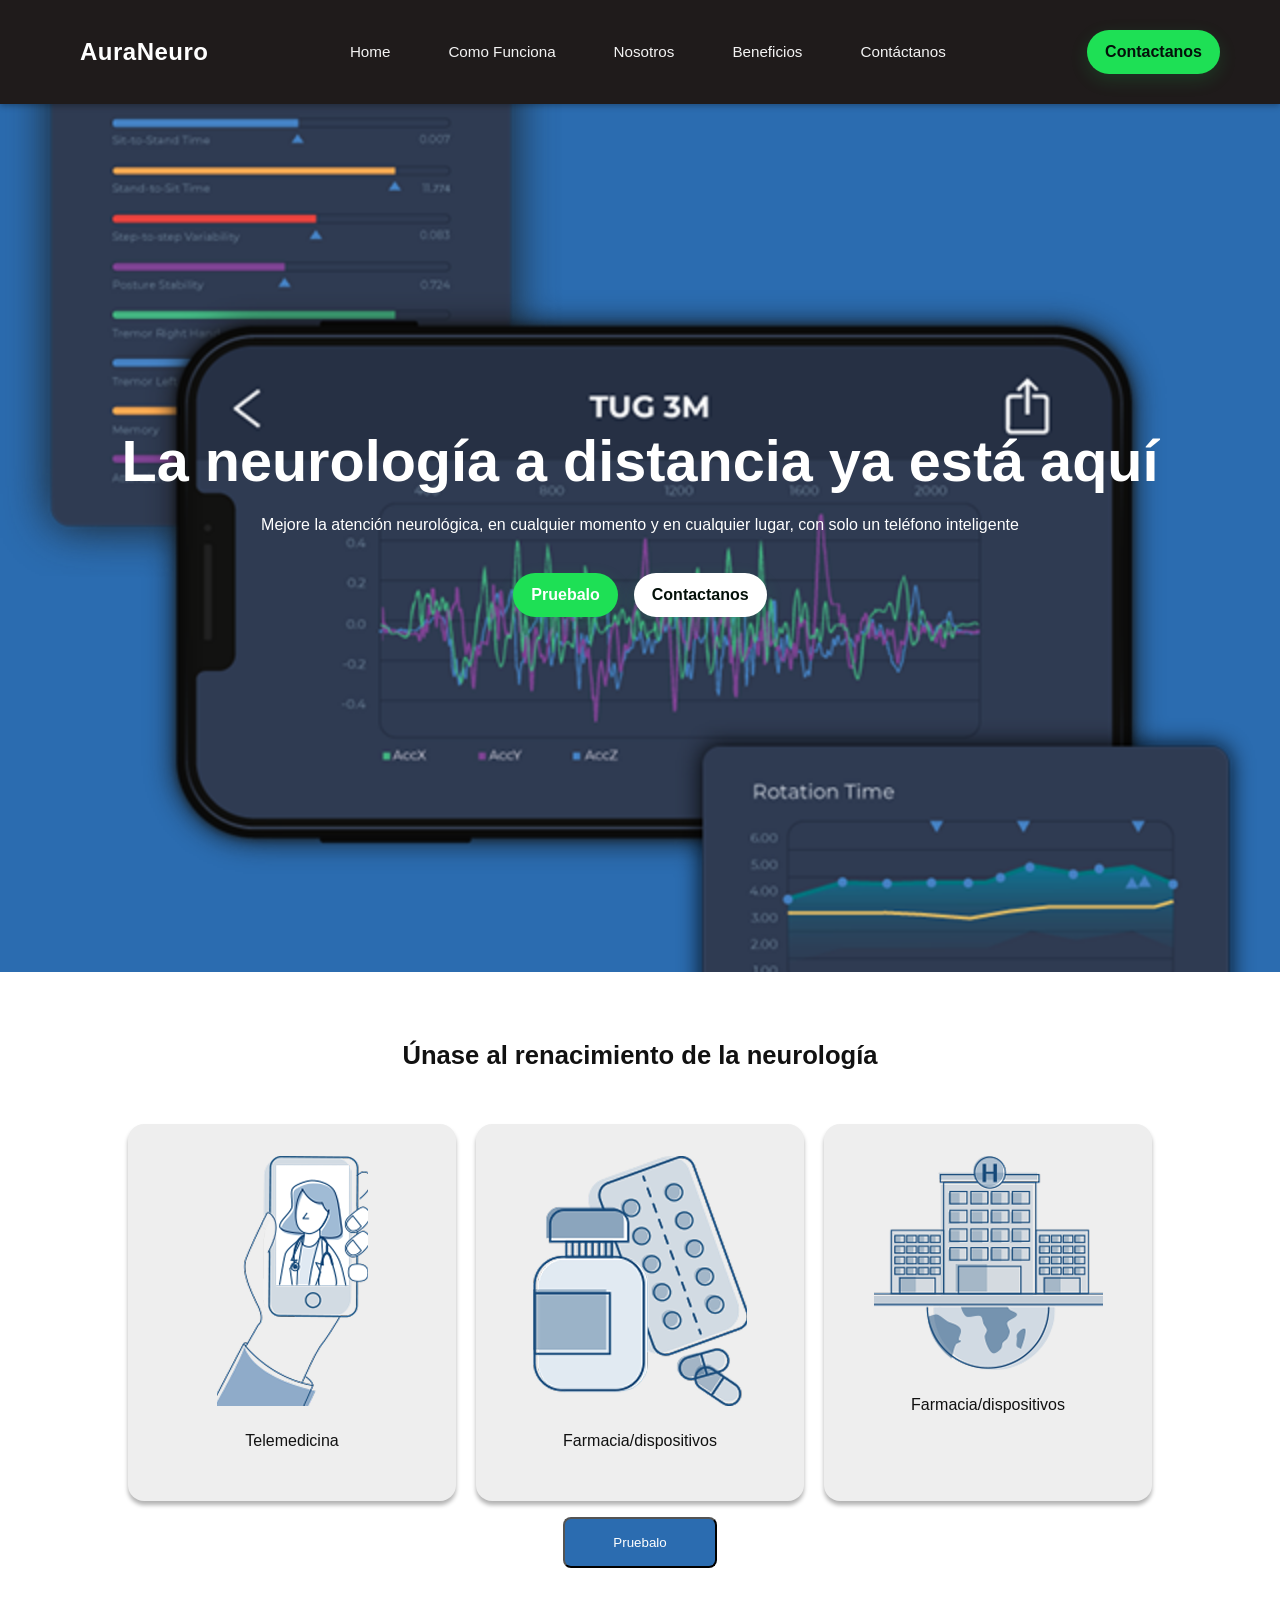
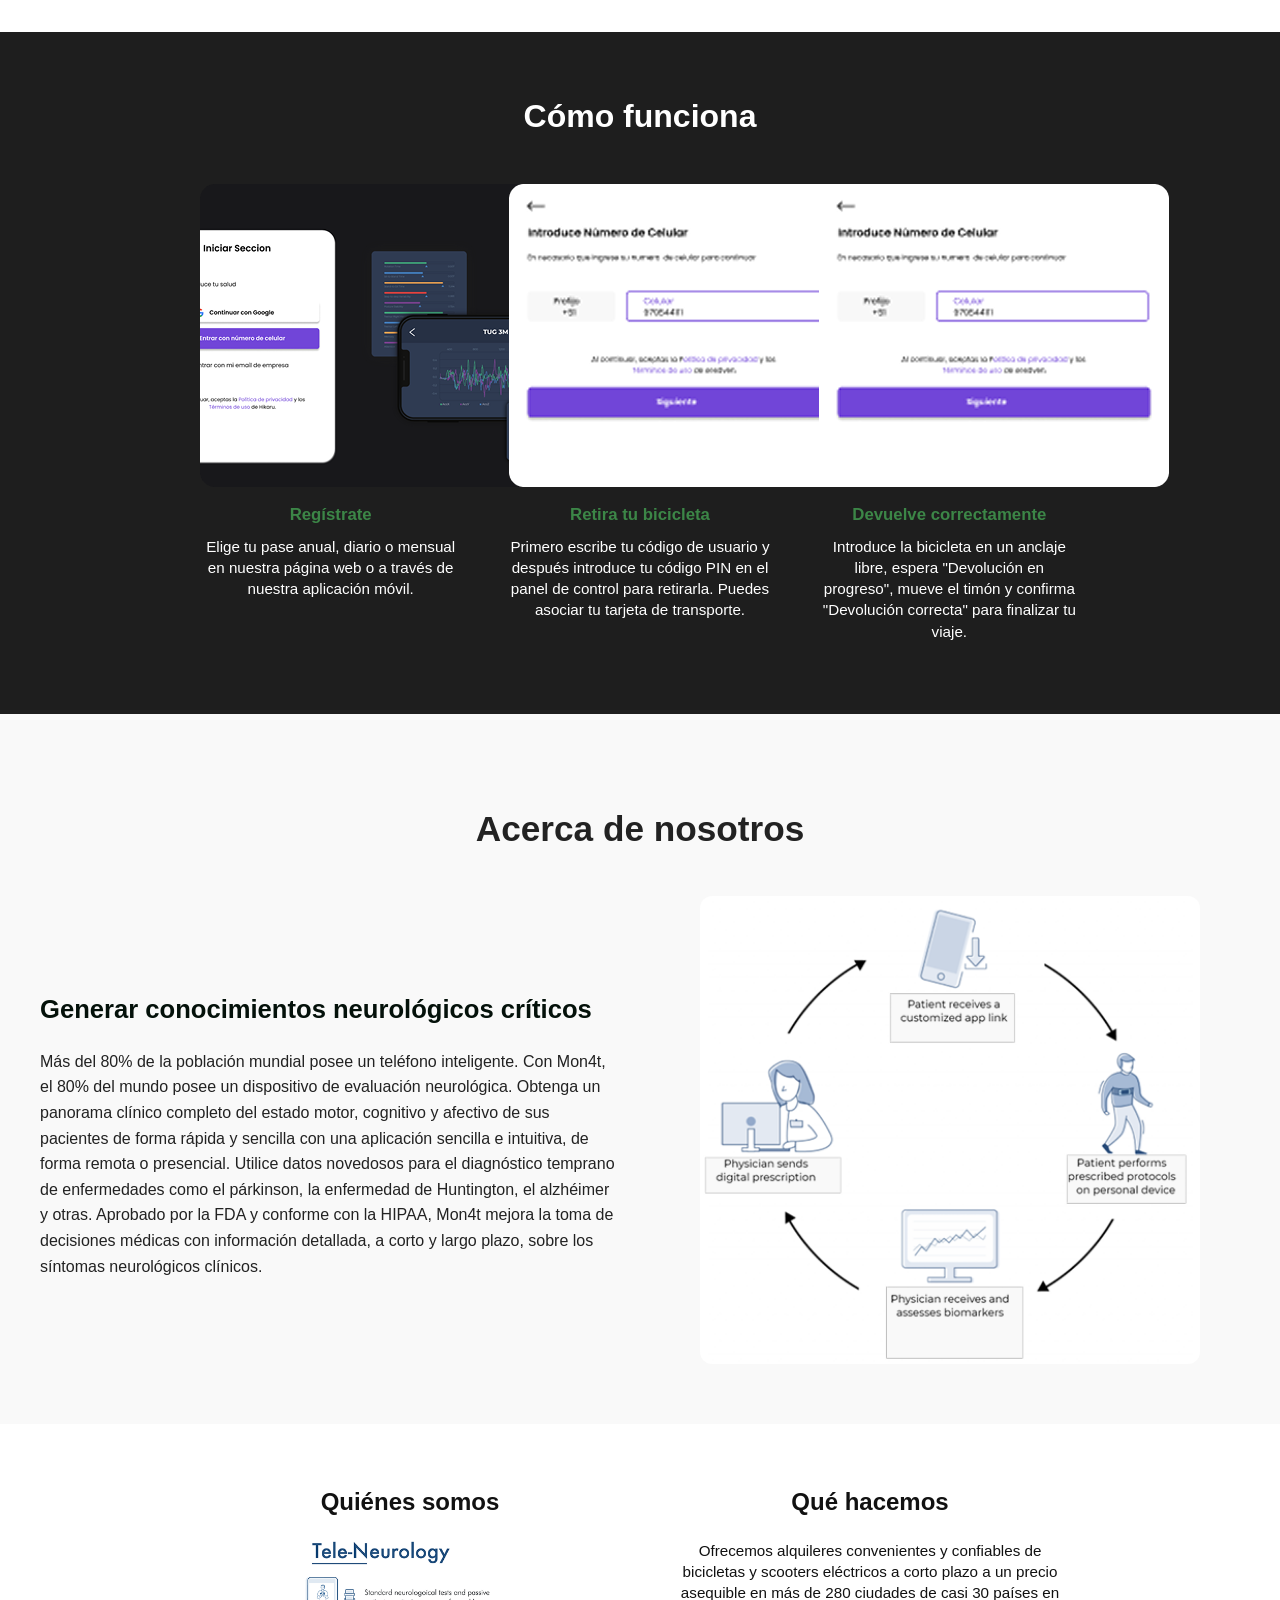
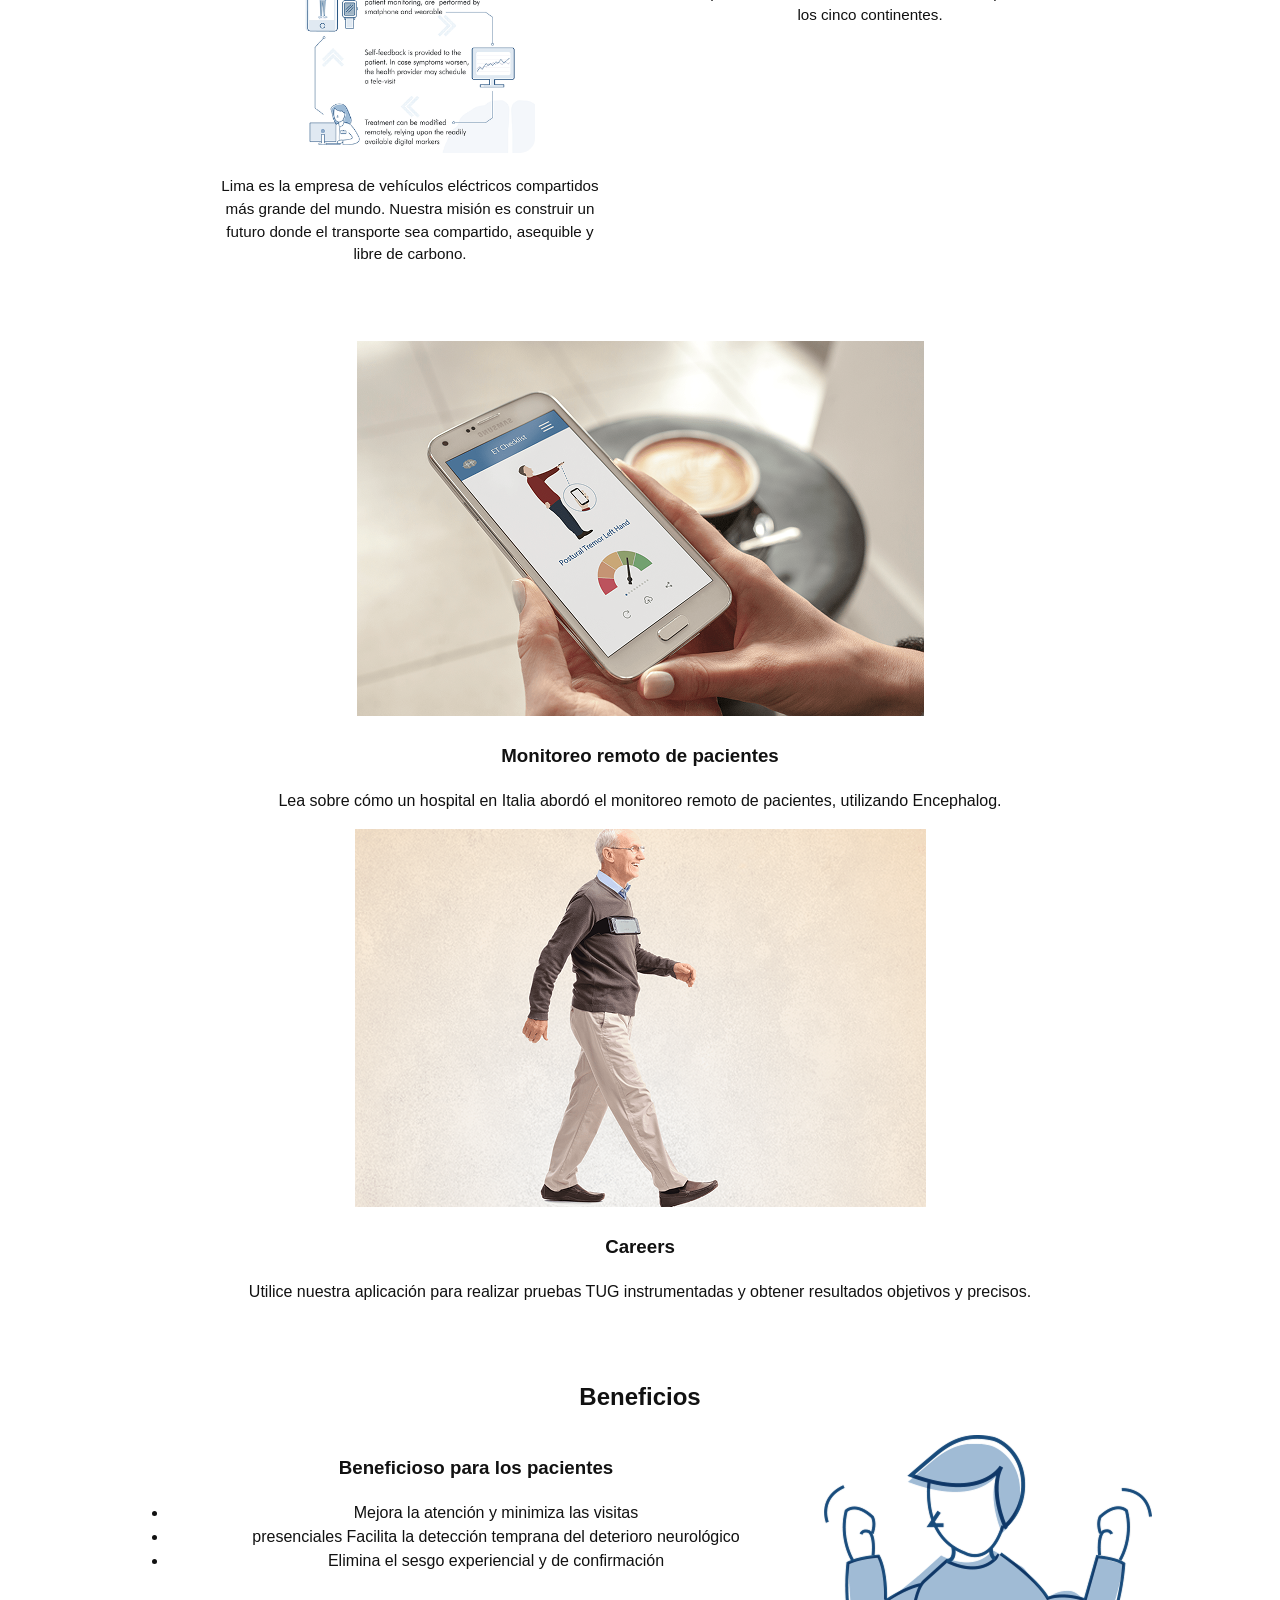
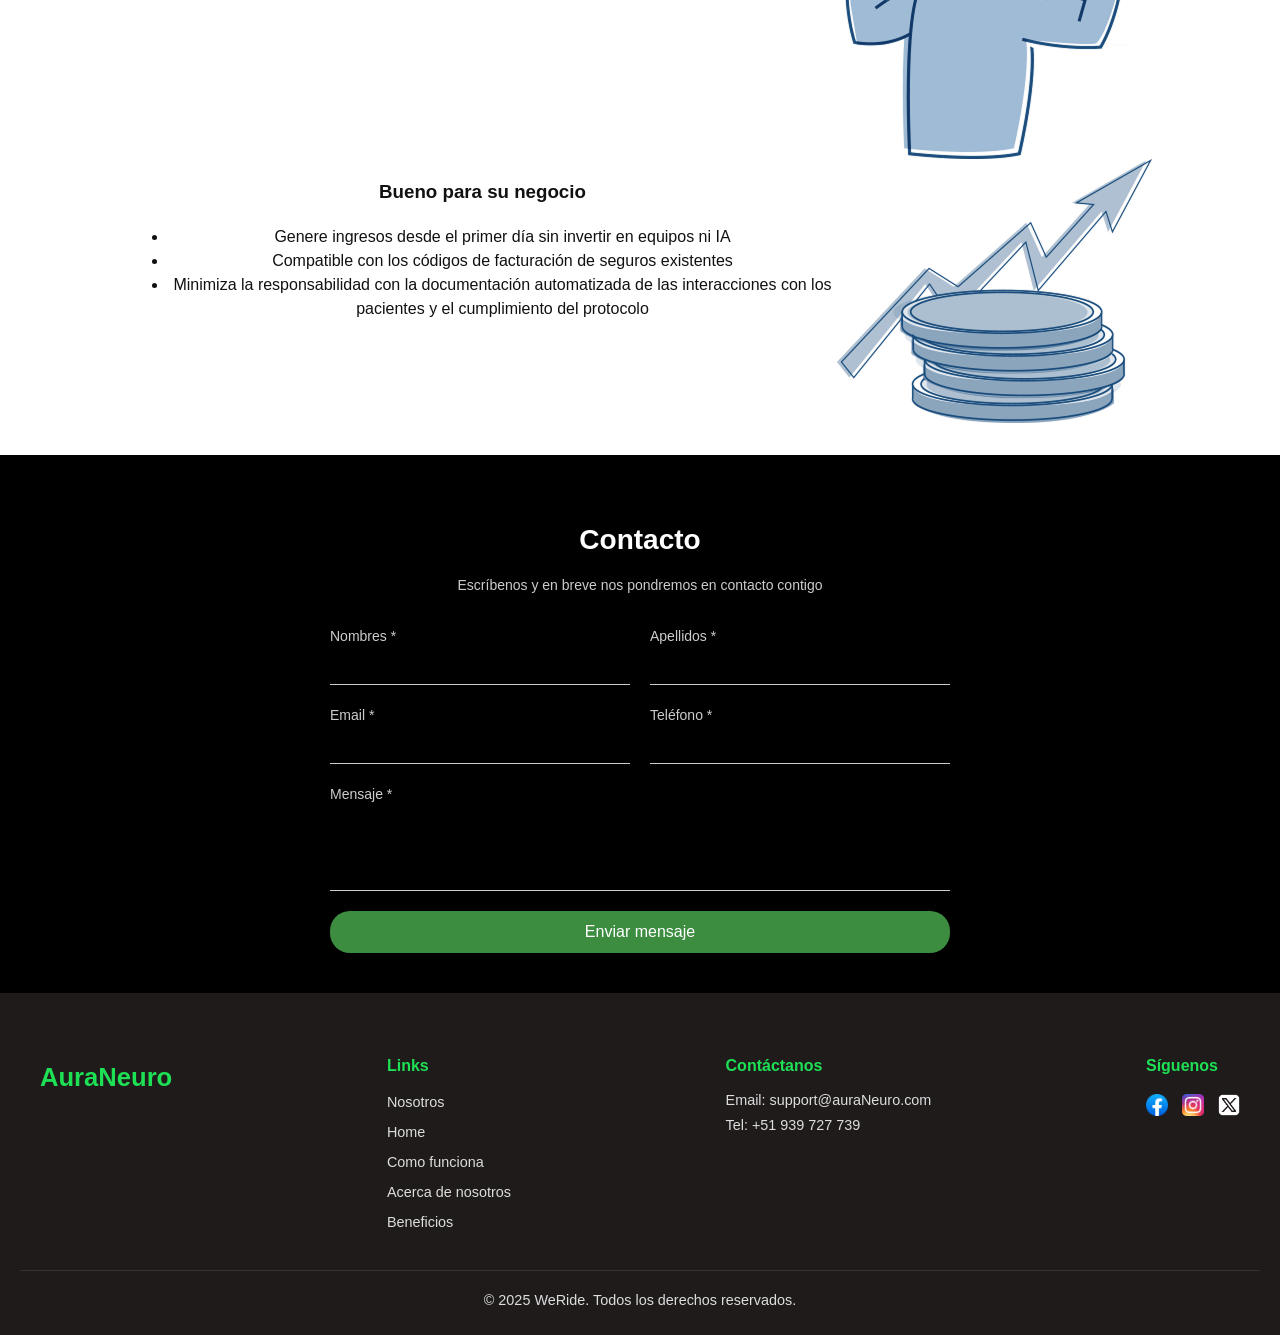
==== Index.html @ 0aa4ddd3 "feat: add Sections, Navbar, hero, about and foter" ====
<!doctype html>
<html lang="es">
<head>
  <meta charset="utf-8">
  <meta name="viewport" content="width=device-width, initial-scale=1">
  <title>Proyecto - Página de Inicio</title>
  <meta name="description" content="Página de inicio plantilla creada por ChatGPT.">
  <!-- Google Font -->
  <link rel="preconnect" href="https://fonts.gstatic.com">
  <link href="https://fonts.googleapis.com/css2?family=Inter:wght@300;400;600;700;900&display=swap" rel="stylesheet">
  <link rel="stylesheet" href="./Styles.css"></link>
</head>
<body>
  <!-- navbar -->
    <header class="navbar">
      <div class="navbar-container">
        <div class="brand">
          <a href="#">AuraNeuro</a>
        </div>

          <!-- hamburguer -->
        <button class="menu-toggle" aria-label="Abrir menú">
          &#9776;
          <!-- hamburger -->
        </button>

        <nav class="nav-links" aria-label="main-navigation">
          <ul>
            <li><a href="#Home">Home</a></li>
            <li><a href="#ComoFunciona">Como Funciona</a></li>
            <li><a href="#Nosotros">Nosotros</a></li>
            <li><a href="#Beneficios">Beneficios</a></li>
            <li><a href="#Contactanos">Contáctanos</a></li>
          </ul>
        </nav>

        <a class="download-btn" href="#Contactanos">Contactanos</a>
      </div>
    </header>

    <main>
      <!-- HERO -->
  <section class="hero" id="Home">
    <img src="./imgs/Grafics.png" class="hero-video"/>

    <!-- Contenido encima del video -->
    <div class="hero-content">
      <h1>La neurología a distancia ya está aquí</h1>
      <p>Mejore la atención neurológica, en cualquier momento y en cualquier lugar, con solo un teléfono inteligente</p>
      <div class="hero-buttons">
        <a href="#" class="btn btn-primary">Pruebalo</a>
        <a href="#" class="btn btn-outline">Contactanos</a>
      </div>
    </div>
  </section>

      <!-- vehicles Section (cards)-->
      <section class="vehicles-section" id="vehicles">
        <h2 class="title">Únase al renacimiento de la neurología</h2>
        <div class="container-vehicles">
          <div>
            <img src="./imgs/Rectangle 4 (1).png"/>
            <p>Telemedicina</p>
          </div>
          <div>
            <img src="./imgs/Rectangle 5 (1).png"/>
            <p>Farmacia/dispositivos</p>
          </div>
          <div>
            <img src="./imgs/Rectangle 6 (1).png"/>
            <p>Farmacia/dispositivos</p>
          </div>
        </div>

        <button>Pruebalo</button>
      </section>

      <!-- How it works section -->
       <section class="steps" id="ComoFunciona">
        <div class="steps-container">
          <h2>Cómo funciona</h2>
          <div class="steps-grid">
            <article class="step">
              <img src="imgs/Rectangle 17.png" alt="Registrate">
              <h3>Regístrate</h3>
              <p>Elige tu pase anual, diario o mensual en nuestra página web o a través de nuestra aplicación móvil.</p>
            </article>

            <article class="step">
              <img src="imgs/Rectangle 18.png" alt="Ingrsar numero">
              <h3>Retira tu bicicleta</h3>
              <p>Primero escribe tu código de usuario y después introduce tu código PIN en el panel de control para retirarla. Puedes asociar tu tarjeta de transporte.</p>
            </article>

            <article class="step">
              <img src="imgs/Rectangle 18.png" alt="verificar otp">
              <h3>Devuelve correctamente</h3>
              <p>Introduce la bicicleta en un anclaje libre, espera "Devolución en progreso", mueve el timón y confirma "Devolución correcta" para finalizar tu viaje.</p>
            </article>
          </div>
        </div>
       </section>

       <!-- About Section-->
        <section class="about-section" id="Nosotros">
  <h2>Acerca de nosotros</h2>
  <div class="container-about">
    <div class="about-text">
      <h3>Generar conocimientos neurológicos críticos</h3>
      <p>
        Más del 80% de la población mundial posee un teléfono inteligente. 
        Con Mon4t, el 80% del mundo posee un dispositivo de evaluación neurológica. 
        Obtenga un panorama clínico completo del estado motor, cognitivo y afectivo de sus pacientes 
        de forma rápida y sencilla con una aplicación sencilla e intuitiva, de forma remota o presencial. 
        Utilice datos novedosos para el diagnóstico temprano de enfermedades como el párkinson, 
        la enfermedad de Huntington, el alzhéimer y otras. 
        Aprobado por la FDA y conforme con la HIPAA, Mon4t mejora la toma de decisiones médicas con información detallada, 
        a corto y largo plazo, sobre los síntomas neurológicos clínicos.
      </p>
    </div>
    <div class="about-image">
      <img src="./imgs/image 10 (2).png" alt="Imagen sobre Mon4t">
    </div>
  </div>
</section>

        <!-- Who we are section -->
      <section class="about" id="about">
        <div class="about-left">
          <h2>Quiénes somos</h2>
          <div class="who-we-are">
            <img src="imgs/image 4.png" alt="TeleNeuro">
            <p>
              Lima es la empresa de vehículos eléctricos compartidos más grande del mundo. 
              Nuestra misión es construir un futuro donde el transporte sea compartido, 
              asequible y libre de carbono.
            </p>
          </div>
        </div>
        <div class="about-right">
          <h2>Qué hacemos</h2>
          <p>
            Ofrecemos alquileres convenientes y confiables de bicicletas y scooters 
            eléctricos a corto plazo a un precio asequible en más de 280 ciudades 
            de casi 30 países en los cinco continentes.
          </p>
        </div>
        <div class="contain-about-div">
          <div>
            <img src="./imgs/image 5.png">
            <h3>Monitoreo remoto de pacientes</h3>
            <p>Lea sobre cómo un hospital en Italia abordó el monitoreo remoto de pacientes, utilizando Encephalog.</p>
          </div>
          <div>
            <img src="./imgs/image 6.png"/>
            <h3>Careers</h3>
            <p>Utilice nuestra aplicación para realizar pruebas TUG instrumentadas y obtener resultados objetivos y precisos.</p>
          </div>
        </div>
      </section>

      <!-- Beneficies Section-->
       <section id="Beneficios">
        <h2>Beneficios</h2>
        <div style="display: flex; width: 80%; margin: auto;">
          <div style="width: 70%;">
              <h3>Beneficioso para los pacientes </h3>
            <ul>
              <li>Mejora la atención y minimiza las visitas</li>
              <li>presenciales Facilita la detección temprana del deterioro neurológico </li>
              <li>Elimina el sesgo experiencial y de confirmación</li>
            </ul>
          </div>
          <img src="./imgs/image 16.png"/>
        </div>
        <div style="display: flex; width: 80%; margin: auto;">
          <div style="width: 70%;">
            <h3>Bueno para su negocio </h3>
          <ul>
            <li>Genere ingresos desde el primer día sin invertir en equipos ni IA</li>
            <li>Compatible con los códigos de facturación de seguros existentes </li>
            <li> Minimiza la responsabilidad con la documentación automatizada de las interacciones con los pacientes y el cumplimiento del protocolo</li>
          </ul>
          </div>
          <img src="imgs/image 17.png"/>
        </div>
       </section>
       <!-- Contacts Section-->
       <section class="contact-section" id="Contactanos">
    <h1 class="contact-title">Contacto</h1>
    <p class="contact-subtitle">Escríbenos y en breve nos pondremos en contacto contigo</p>

    <form class="contact-form">
      <div class="form-group">
        <div class="form-field">
          <label for="nombre">Nombres *</label>
          <input type="text" id="nombre" name="nombre" required>
        </div>
        <div class="form-field">
          <label for="apellido">Apellidos *</label>
          <input type="text" id="apellido" name="apellido" required>
        </div>
      </div>

      <div class="form-group">
        <div class="form-field">
          <label for="email">Email *</label>
          <input type="email" id="email" name="email" required>
        </div>
        <div class="form-field">
          <label for="telefono">Teléfono *</label>
          <input type="tel" id="telefono" name="telefono" required>
        </div>
      </div>

      <div class="form-message">
        <label for="mensaje">Mensaje *</label>
        <textarea id="mensaje" name="mensaje" rows="4" required></textarea>
      </div>

      <button type="submit" class="btn-submit">Enviar mensaje</button>
    </form>
  </section>
    </main>
    <footer class="footer">
      <div class="footer-container">
        <div class="footer-brand">
          <h3>AuraNeuro</h3>
        </div>

        <div class="footer-links">
          <h4>Links</h4>
          <ul>
            <li><a href="#">Nosotros</a></li>
            <li><a href="#">Home</a></li>
            <li><a href="#">Como funciona</a></li>
            <li><a href="#">Acerca de nosotros</a></li>
            <li><a href="#">Beneficios</a></li>
          </ul>
        </div>

        <div class="footer-contact">
          <h4>Contáctanos</h4>
          <p>Email: support@auraNeuro.com</p>
          <p>Tel: +51 939 727 739</p>
        </div>

        <div class="footer-social">
          <h4>Síguenos</h4>
          <div class="social-icons">
            <a><img src="imgs/facebook.png" alt="Facebook"></a>
            <a><img src="imgs/instagram.png" alt="Instagram"></a>
            <a class="twitter-logo"><img src="imgs/twitter.png" alt="Twitter"></a>
          </div>
        </div>
      </div>

      <div class="footer-bottom">
        <p>&copy; 2025 WeRide. Todos los derechos reservados.</p>
      </div>
    </footer>
</body>
</html>
---- Styles.css ----
* {
    box-sizing: border-box;
}

html {
    scroll-behavior: smooth;
}

body {
    margin: 0;
    font-family: 'Poppins',Arial, Helvetica, sans-serif;
    background: #fff;
    color: #111;
    line-height: 1.5;
    text-align: center;
    padding-top: 72px;
}

/*-----------------------------------*\
  #NAVBAR
\*-----------------------------------*/

.navbar {
    background: #1f1b1b;
    color: #fff;
    position: fixed;
    top: 0;
    left: 0;
    right: 0;
    z-index: 60;
    box-shadow: 0 2px 6px rgba(0, 0, 0, 0.3);
}

.menu-toggle {
    display: none;
    font-size: 2rem;
    color: #FFFF;
    background: none;
    border: none;
    cursor: pointer;
    margin-right: 1rem;
}

.navbar-container {
    max-width: 1200px;
    margin: 0 auto;
    display: flex;
    align-items: center;
    justify-content: space-between;
    padding: 30px 20px;
    gap: 20px; 
}

.brand a {
    padding-left: 20px;
    color: #fff;
    text-decoration: none;
    font-size: 1.5rem;
    font-weight: 700;
    letter-spacing: 0.5px;
}

.nav-links {
    display: flex;
    align-items: center;
    gap: 28px;
}

.nav-links ul {
    list-style: none;
    margin: 0;
    padding: 0;
    display: flex;
    align-items: center;
    gap: 28px;
}

.nav-links a{
    color: #fff;
    text-decoration: none;
    opacity: 0.95;
    margin: 0 15px;
    font-size: 0.95rem;
    transition: color 0.3s ease;
}

.nav-links a:hover {
  opacity: 1;
}

/*-----------------------------------*\
  #HERO SECTION
\*-----------------------------------*/

.download-btn,
.btn-primary {
  background: #1ee055;
  color: #04110a;
  padding: 10px 18px;
  border-radius: 24px;
  text-decoration: none;
  font-weight: 700;
  box-shadow: 0 6px 18px rgba(30,224,85,0.15);
  transition: all 0.3s ease;
}

.download-btn:hover,
.btn-primary:hover {
  background: #17b944;
}

.hero {
  position: relative;
  width: 100%;
  height: 100vh;
  overflow: hidden;
  background: #2B6CB0; /* Color de respaldo */
}

.hero h1 {
  margin: 0;
  font-size: 3.6rem;
  font-weight: 800;
  text-align: center;
  line-height: 1.2;
}

.hero-buttons {
  margin-top: 20px;
  display: flex;
  gap: 16px;
  align-items: center;
  justify-content: center;
  flex-wrap: wrap;
}

.btn {
  display: inline-block;
  padding: 10px 18px;
  border-radius: 24px;
  text-decoration: none;
  font-weight: 700;
  color: #fff;
  text-align: center;
}

.btn-outline {
  background: #fff;
  color: #04110a;
  padding: 10px 18px;
  border-radius: 24px;
  text-decoration: none;
  font-weight: 700;
  box-shadow: 0 6px 18px rgba(30,224,85,0.15);
  transition: all 0.3s ease;
}

.btn-outline:hover {
  background: #e5e5e5;
}

/* === Video Background === */
.hero-video {
  height: 100vh;
  position: absolute;
  top: 0;
  left: 0;
  width: 100%;
  height: 100%;
  object-fit: cover;
  z-index: 1;
}

.hero-content {
  position: relative;
  z-index: 2;
  display: flex;
  flex-direction: column;
  justify-content: center;
  align-items: center;
  height: 100%;
  padding: 0 20px;
  text-align: center;
  color: white;
}

/*-----------------------------------*\
  #RESPONSIVE DESIGN
\*-----------------------------------*/

/* Tablets */
@media (max-width: 992px) {
  .hero h1 {
    font-size: 2.8rem;
  }

  .btn,
  .btn-outline,
  .btn-primary {
    padding: 10px 16px;
    font-size: 14px;
  }
}

/* Celulares */
@media (max-width: 600px) {
  .hero {
    height: auto;
    padding: 80px 0;
    background: #2B6CB0; /* Color de respaldo en móvil */
    /* También puedes usar una imagen:
    background: url("fallback.jpg") no-repeat center center / cover;
    */
  }

  .hero-video {
    display: none; /* Oculta el video en móvil */
  }

  .hero h1 {
    font-size: 2rem;
  }

  .hero-buttons {
    flex-direction: column;
    gap: 10px;
  }

  .btn,
  .btn-outline,
  .btn-primary {
    width: 100%;
    max-width: 250px;
  }
}
/*-----------------------------------*\
  #Cards SECTION
\*-----------------------------------*/

.vehicles-section {
  width: 80%;
  margin: 4rem auto;

}
.vehicles-section button {
    background-color: #2B6CB0;
  padding: 1rem 3rem;
  margin-top: 1rem;
  border-radius: 0.5rem;
  cursor: pointer;
  color: white;

}
@media (min-width: 768px) {
  .container-vehicles {
    display: grid;
    grid-template-columns: repeat(auto-fit, minmax(250px, 1fr));
    gap: 20px;
    
  }

  .container-vehicles div {
    background-color: #EEEEEE;
    border-radius: 1rem;
    padding: 2rem 0;
    box-shadow: 0 4px 4px rgba(0, 0, 0, 0.3);
  }
}

/*-----------------------------------*\
  #STEPS
\*-----------------------------------*/

.steps {
  background-color: #1E1E1E;
}

.steps-container {
  max-width: 80%;
  margin: 0 auto;
  padding: 60px 60px;
  display: grid;
  grid-template-columns: 1fr;
  gap: 24px;
  color: #fff;
}

.steps h2 {
  text-align: center;
  color: #FFF;
  font-size: 2rem;
  margin: 0 auto 8px;
}

.steps-grid {
  display: grid;
  grid-template-columns: repeat(auto-fit, minmax(220px, 1fr));
  gap: 24px;
  align-items: start;
  width: 100%;
}

.step {
  text-align: center;
  padding: 12px;
}

.step h3 {
  color: #3C8647;
  margin: 8px 0;
  font-size: 1.05rem;
}

.step p {
  color: #fff;
  font-size: 0.95rem;
  line-height: 1.4;
  margin: 0;
}

/*-----------------------------------*\
  #About
\*-----------------------------------*/

.container-About {
    display: flex;
    margin: auto;
    width: 80%;
}
.contain-generar-conocimientos {
    display: flex;
    flex-direction: column;
    margin: auto;
    width: 50%;
}
/*-----------------------------------*\
  #LOCATIONS
\*-----------------------------------*/

.locations {
  padding: 40px 20px;
}

.subtitle {
    color: green;
    font-weight: bold;
    font-size: 1.8rem; 
    margin-bottom: auto;
}

.title {
    font-size: 1.6rem;
    margin-bottom: 50px;
}

.cards {
    display: flex;
    justify-content: center;
    gap: 20px;
    flex-wrap: wrap;
}

.card img {
    width: 250px;
    height: 150px;
    object-fit: cover;
    border-radius: 15px;
    display: block;
    margin: auto;
}

.card p {
    margin: 5px 0;
    font-size: 0.95rem;
}

.about {
    display: flex;
    justify-content: center;
    align-items: flex-start;
    gap: 60px;
    padding: 40px 20px;
    text-align: center;
    flex-wrap: wrap;
}

.about-left, .about-right {
    max-width: 400px;
}

.about-right p {
    font-size: 0.95rem;
    line-height: 1.4;
}
/*-----------------------------------*\
  #QUIENES SOMOS
\*-----------------------------------*/
/* ===== SECCIÓN ABOUT ===== */
.about-section {
  padding: 60px 20px;
  background: #f9f9f9;
  color: #222;
  text-align: center;
}

.about-section h2 {
  font-size: 2.2rem;
  margin-bottom: 40px;
}

.container-about {
  display: grid;
  grid-template-columns: 1fr 1fr;
  gap: 40px;
  align-items: center;
  max-width: 1200px;
  margin: 0 auto;
  text-align: left;
}

.about-text h3 {
  font-size: 1.6rem;
  margin-bottom: 20px;
  color: #04110a;
}

.about-text p {
  line-height: 1.6;
  font-size: 1rem;
}

.about-image img {
  width: 100%;
  max-width: 500px;
  border-radius: 12px;
  display: block;
  margin: 0 auto;
}

/* ===== RESPONSIVE ===== */
@media (max-width: 992px) {
  .container-about {
    grid-template-columns: 1fr; /* Texto e imagen en columna */
    text-align: center;
  }

  .about-text {
    text-align: center;
  }

  .about-image img {
    max-width: 100%;
  }
}

@media (max-width: 600px) {
  .about-section {
    padding: 40px 15px;
  }

  .about-section h2 {
    font-size: 1.8rem;
  }

  .about-text h3 {
    font-size: 1.4rem;
  }

  .about-text p {
    font-size: 0.95rem;
  }
} 
.who-we-are {
    display: flow-root;
    align-items: center;
    gap: 30px;
    margin-top: 10px;
}

.who-we-are img {
    width: 250px;
    height: auto;
    border-radius: 15px;
    object-fit: cover;
}

.who-we-are p {
    font-size: 0.95rem;
    line-height: 1.5;
    max-width: none;
    text-align: center;
}

.about-left {
    display: flow;
    flex-direction: column;
    align-items: center;
    text-align: center;
}

/* === Sección Contacto === */
.contact-section {
    background-color: black;
  color: white;
  margin: 0 auto;
  margin-top: 2rem;
  padding: 40px 20px;
  text-align: center;
}

.contact-title {
  font-size: 28px;
  font-weight: bold;
  margin-bottom: 5px;
}

.contact-subtitle {
  font-size: 14px;
  color: #cccccc;
  margin-bottom: 30px;
}

/* === Formulario === */
.contact-form {
  display: flex;
  flex-direction: column;
  max-width: 50%;
  margin: auto;
  gap: 20px;
}

/* Grupos de 2 campos lado a lado */
.form-group {
  display: flex;
  gap: 20px;
}

.form-field {
  flex: 1;
  display: flex;
  flex-direction: column;
  text-align: left;
}

.form-field label {
  margin-bottom: 5px;
  font-size: 14px;
  color: #cccccc;
}

.form-field input {
  background: transparent;
  border: none;
  border-bottom: 1px solid #cccccc;
  padding: 8px;
  color: #ffffff;
  font-size: 14px;
}

/* Área de mensaje */
.form-message {
  display: flex;
  flex-direction: column;
  text-align: left;
}

.form-message label {
  margin-bottom: 5px;
  font-size: 14px;
  color: #cccccc;
}

.form-message textarea {
  background: transparent;
  border: none;
  border-bottom: 1px solid #cccccc;
  padding: 8px;
  color: #ffffff;
  font-size: 14px;
  resize: none;
}

/* === Botón === */
.btn-submit {
  background-color: #3c8d40;
  color: white;
  border: none;
  padding: 12px;
  border-radius: 20px;
  font-size: 16px;
  cursor: pointer;
}

.btn-submit:hover {
  background-color: #2d6c30;
}

/*-----------------------------------*\
  #FOOTER
\*-----------------------------------*/

.footer {
  background: #1f1b1b;
  color: #fff;
  padding: 40px 20px 20px;
}

.footer-container {
  max-width: 1200px;
  margin: 0 auto;
  display: flex;
  flex-wrap: wrap;
  justify-content: space-between;
  gap: 40px;
  text-align: left;
}

.footer h3 {
  color: #1ee055;
  font-size: 1.6rem;
  margin-bottom: 10px;
}

.footer h4 {
  color: #1ee055;
  margin-bottom: 12px;
  font-size: 1rem;
}

.footer p, 
.footer a {
  font-size: 0.9rem;
  color: #ddd;
  text-decoration: none;
  margin: 4px 0;
}

.footer a:hover {
  color: #1ee055;
}

.footer-links ul {
  list-style: none;
  padding: 0;
  margin: 0;
}

.footer-links li {
  margin: 6px 0;
}

.footer-social .social-icons {
  display: flex;
  gap: 14px;
}

.footer-social img {
  width: 22px;
  height: 22px;
}

.twitter-logo img {
  filter: invert(1);
}

.footer-bottom {
  text-align: center;
  margin-top: 30px;
  border-top: 1px solid rgba(255,255,255,0.1);
  padding-top: 15px;
  font-size: 0.85rem;
  color: #aaa;
}

/*-----------------------------------*\
  #RESPONSIVE
\*-----------------------------------*/

@media (max-width: 900px) {
    .hero h1 {
      font-size: 2.4rem;
    }

    .nav-links {
      display: none;
      width: 100%;
      background: #1f1b1b;
      position: absolute;
      top: 100%;
      left: 0;
      flex-direction: column;
      align-items: flex-start;
      padding: 20px;
      z-index: 100;
    }

    .nav-links.active {
      display: flex;
    }

    .menu-toggle {
      display: block;
    }

    .nav-links ul {
      flex-direction: column;
      gap: 18px;
      width: 100%;
      padding: 0;
    }

    .hero-image img {
      max-width: 760px;
    }

    .steps {
      grid-template-columns: 1fr;
    }

    .steps img{
      max-width: 100%;
      height: auto;
      margin-bottom: 20px;
    }
}

@media (max-width: 640px) {
    body {
        padding-top: 86px;
    }

    .nav-links {
      display: none;
      width: 100%;
      background: #1f1b1b;
      position: absolute;
      top: 100%;
      left: 0;
      flex-direction: column;
      align-items: flex-start;
      padding: 20px;
      z-index: 100;
    }

    .nav-links.active {
      display: flex;
    }

    .menu-toggle {
      display: block;
    }

    .nav-links ul {
      flex-direction: column;
      gap: 18px;
      width: 100%;
      padding: 0;
    }

    .hero h1 {
        font-size: 2.1rem;
    }

    .hero-image img {
        max-width: 800px;
    }

    .hero-buttons {
        flex-direction: column;
        gap: 12px;
    }
}
@media (max-width: 768px) {
  .footer-container {
    flex-direction: column;
    align-items: center;
    text-align: center;
  }

  .footer-social .social-icons {
    justify-content: center;
  }
}
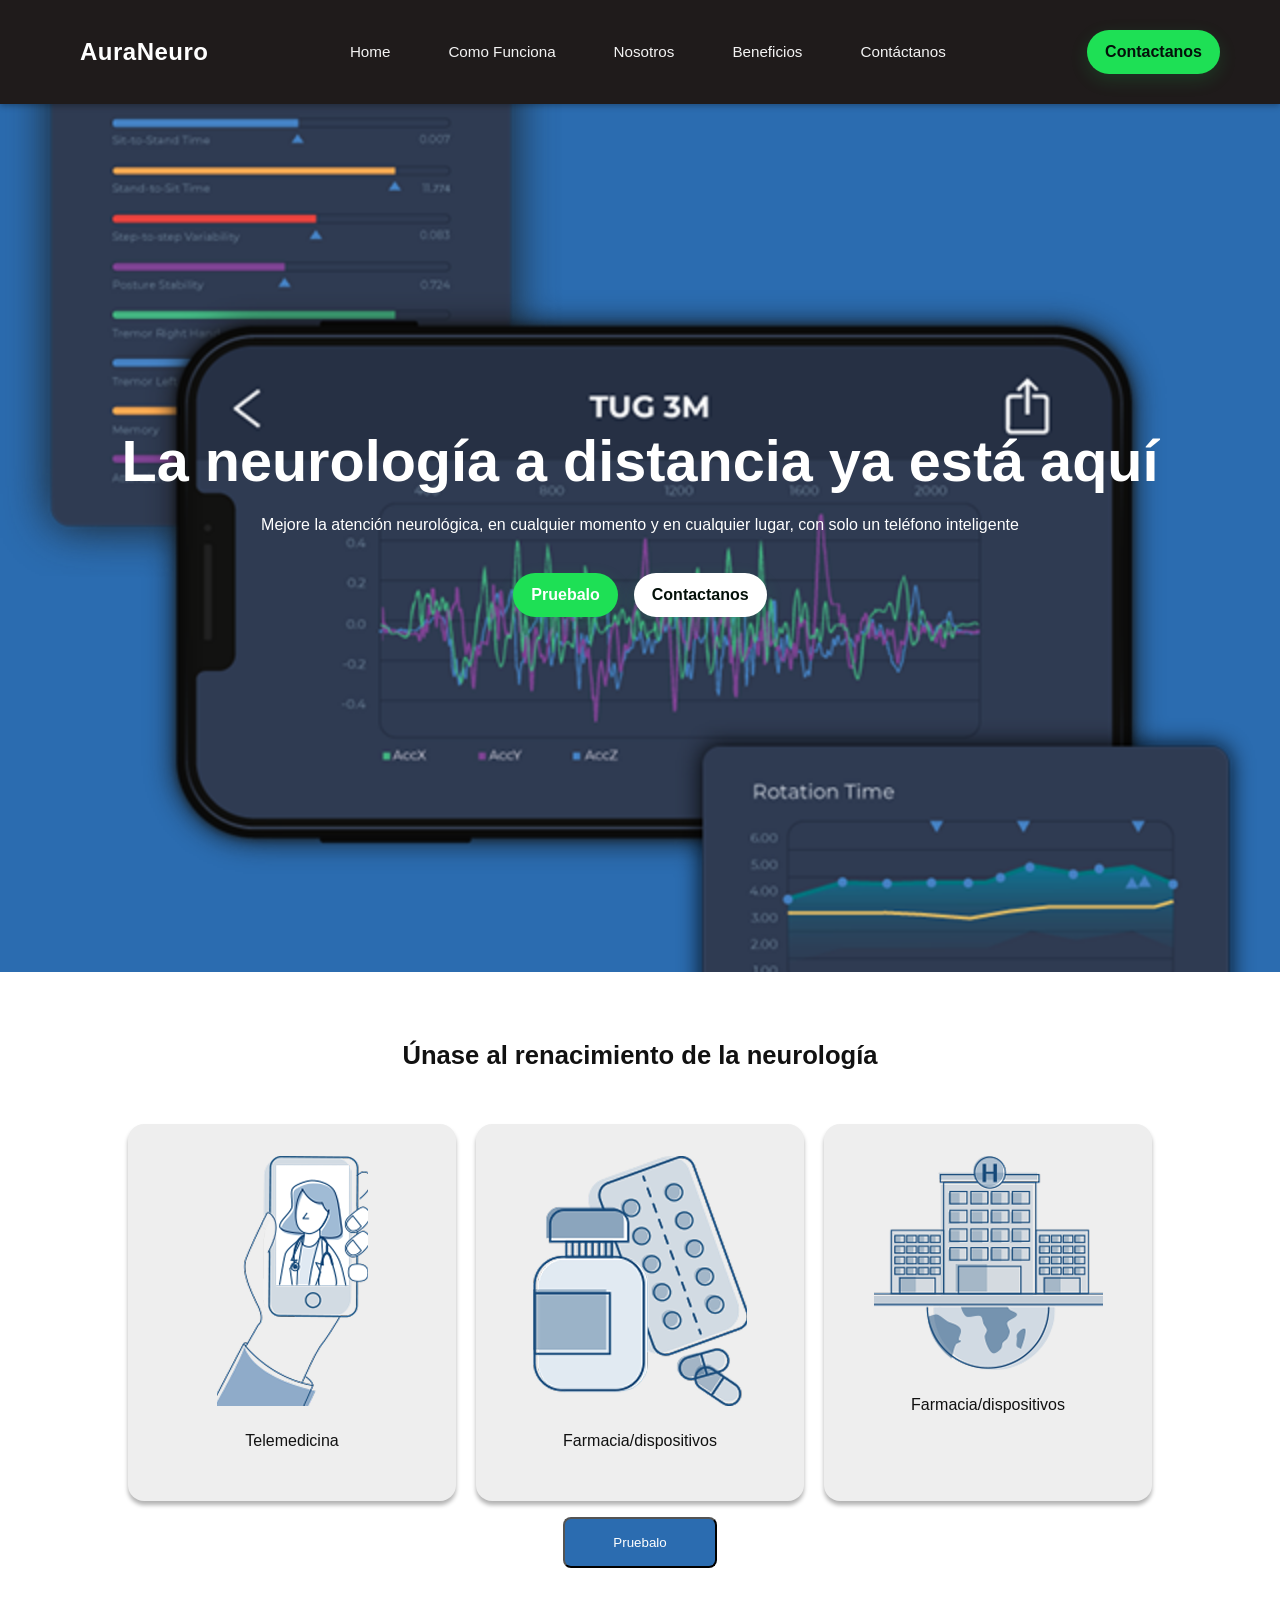
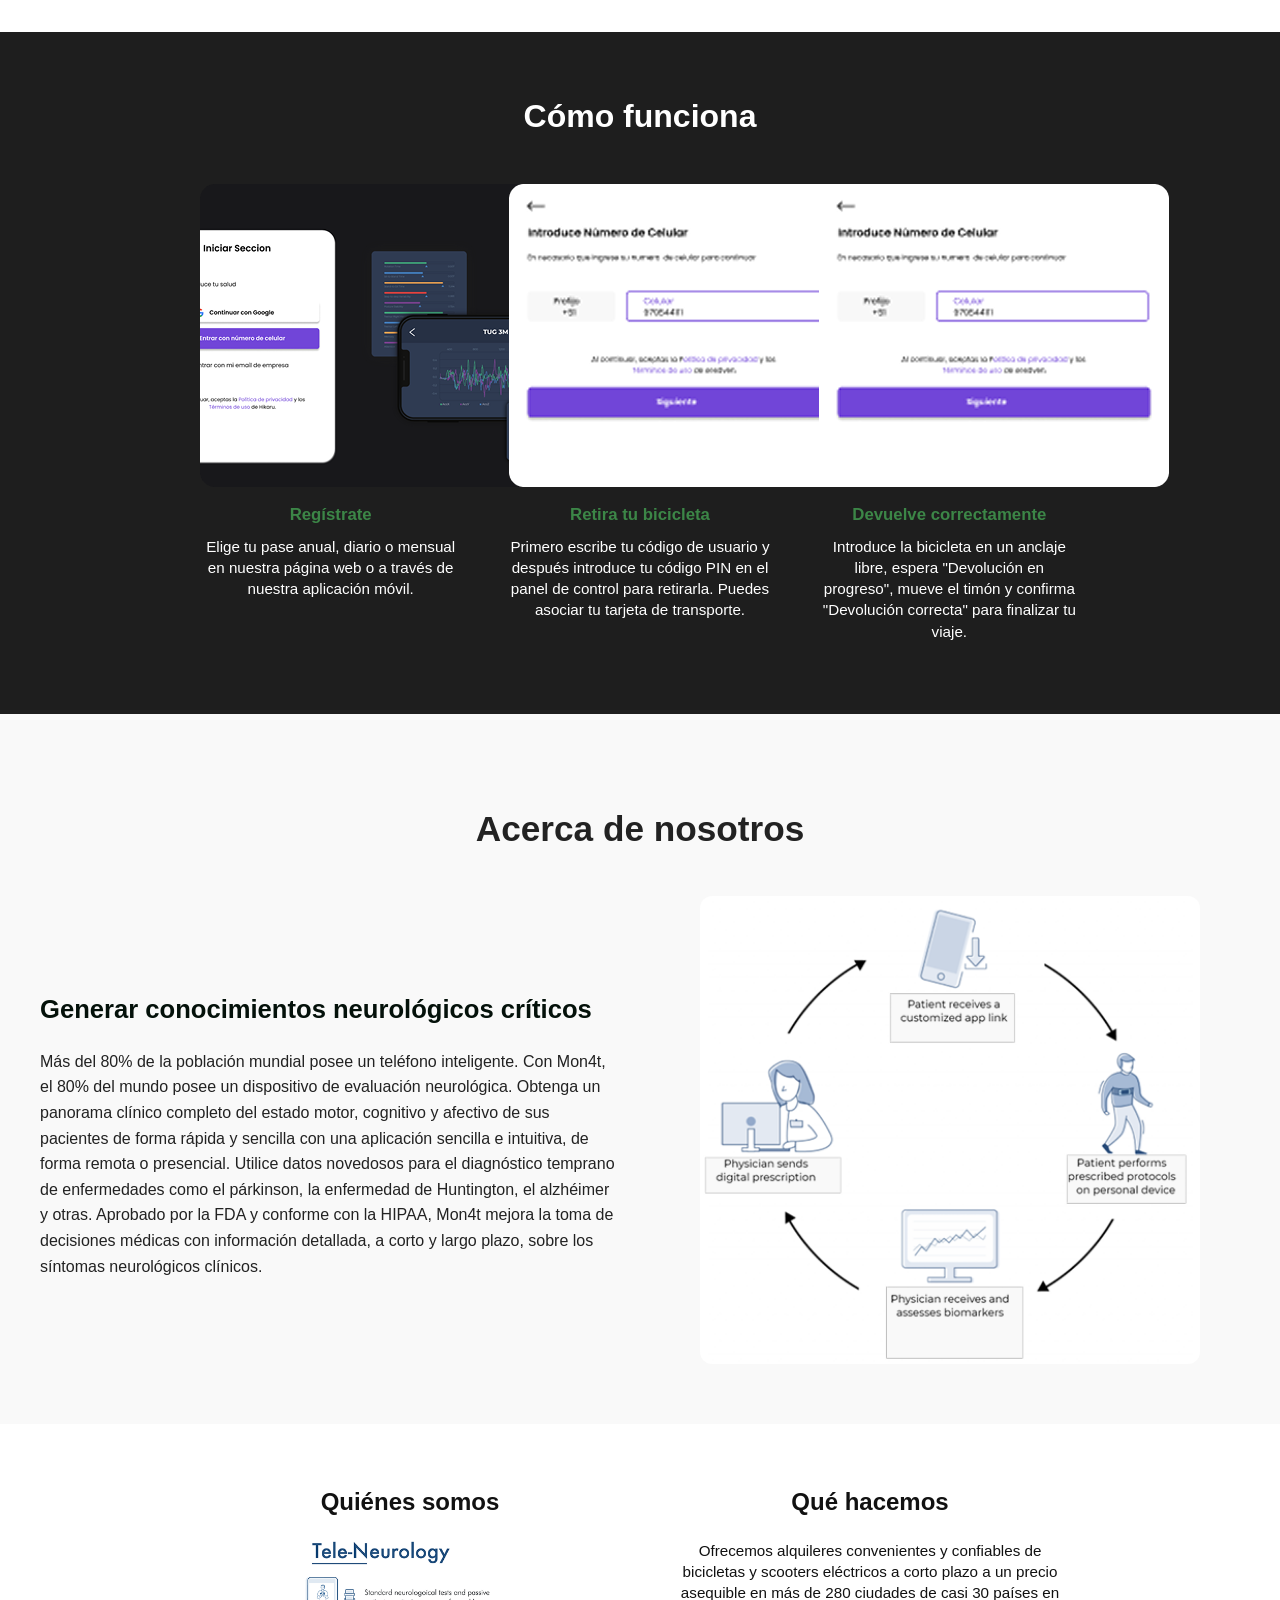
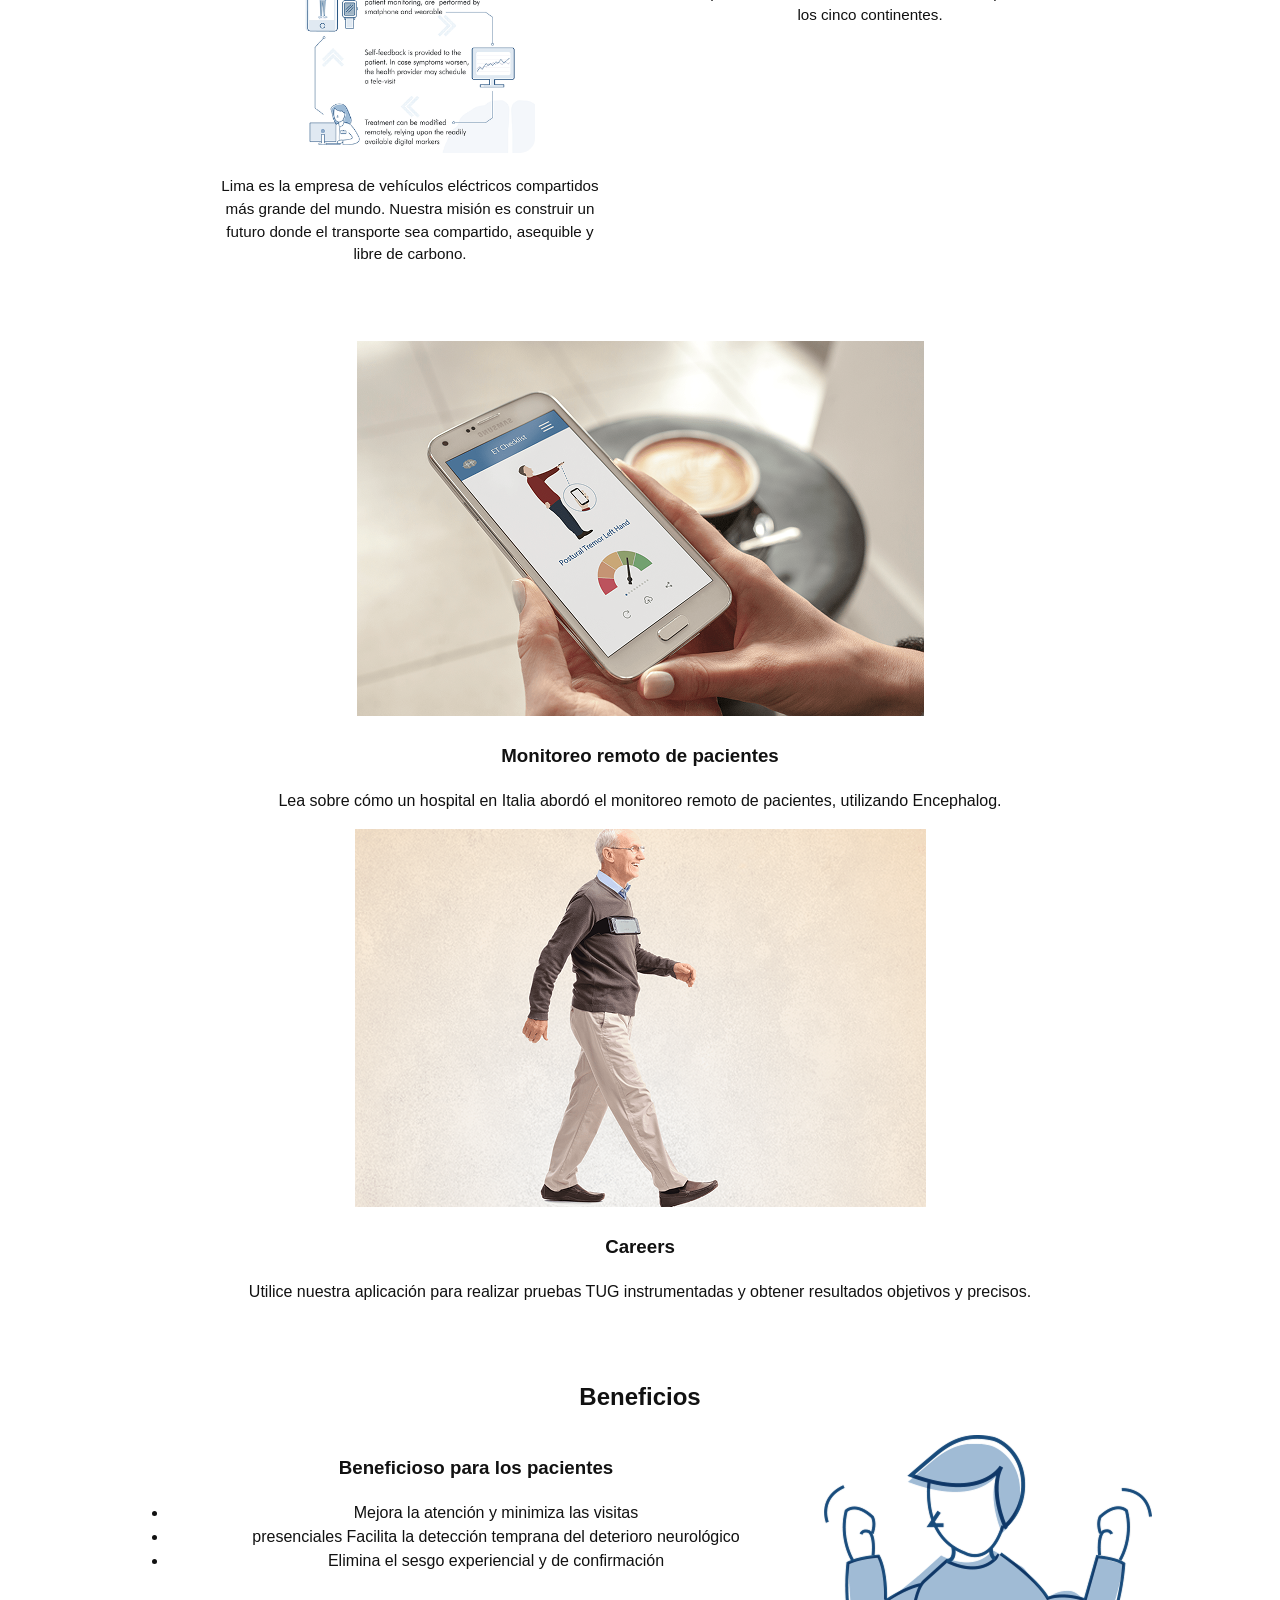
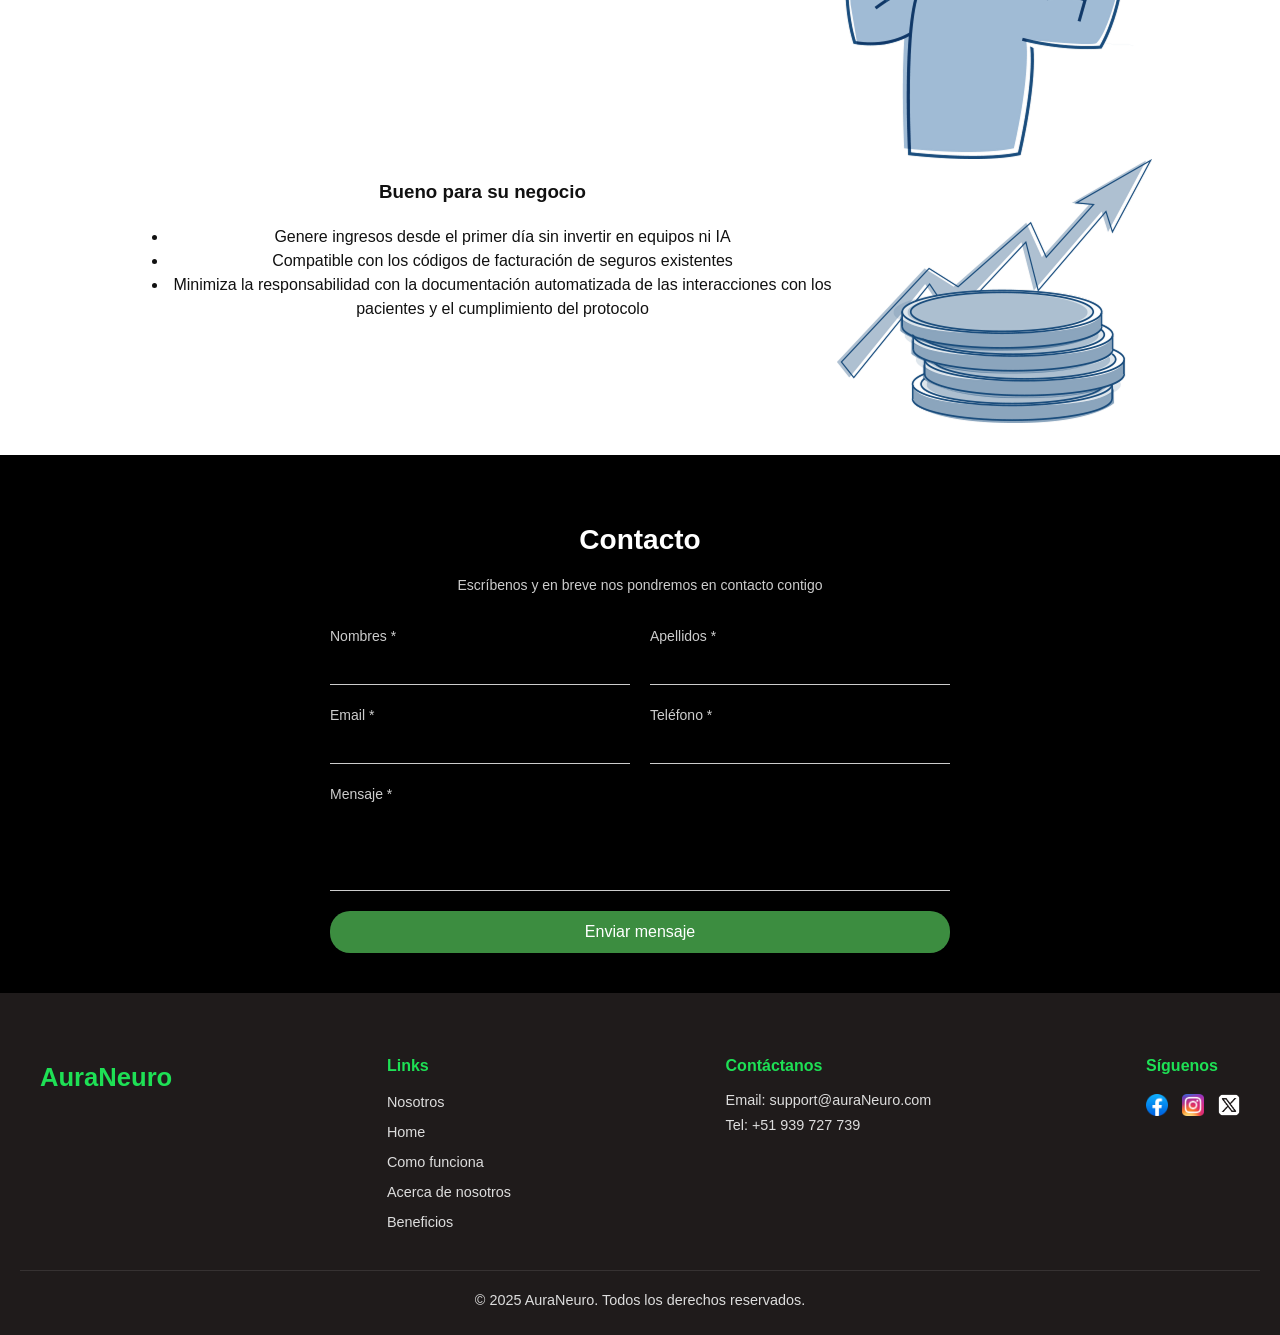
==== commit 3cbf5632: "fix: author in the footer" ====
--- a/Index.html
+++ b/Index.html
@@ -3,7 +3,7 @@
 <head>
   <meta charset="utf-8">
   <meta name="viewport" content="width=device-width, initial-scale=1">
-  <title>Proyecto - Página de Inicio</title>
+  <title>AuraNeuro</title>
   <meta name="description" content="Página de inicio plantilla creada por ChatGPT.">
   <!-- Google Font -->
   <link rel="preconnect" href="https://fonts.gstatic.com">
@@ -256,7 +256,7 @@
       </div>
 
       <div class="footer-bottom">
-        <p>&copy; 2025 WeRide. Todos los derechos reservados.</p>
+        <p>&copy; 2025 AuraNeuro. Todos los derechos reservados.</p>
       </div>
     </footer>
 </body>
